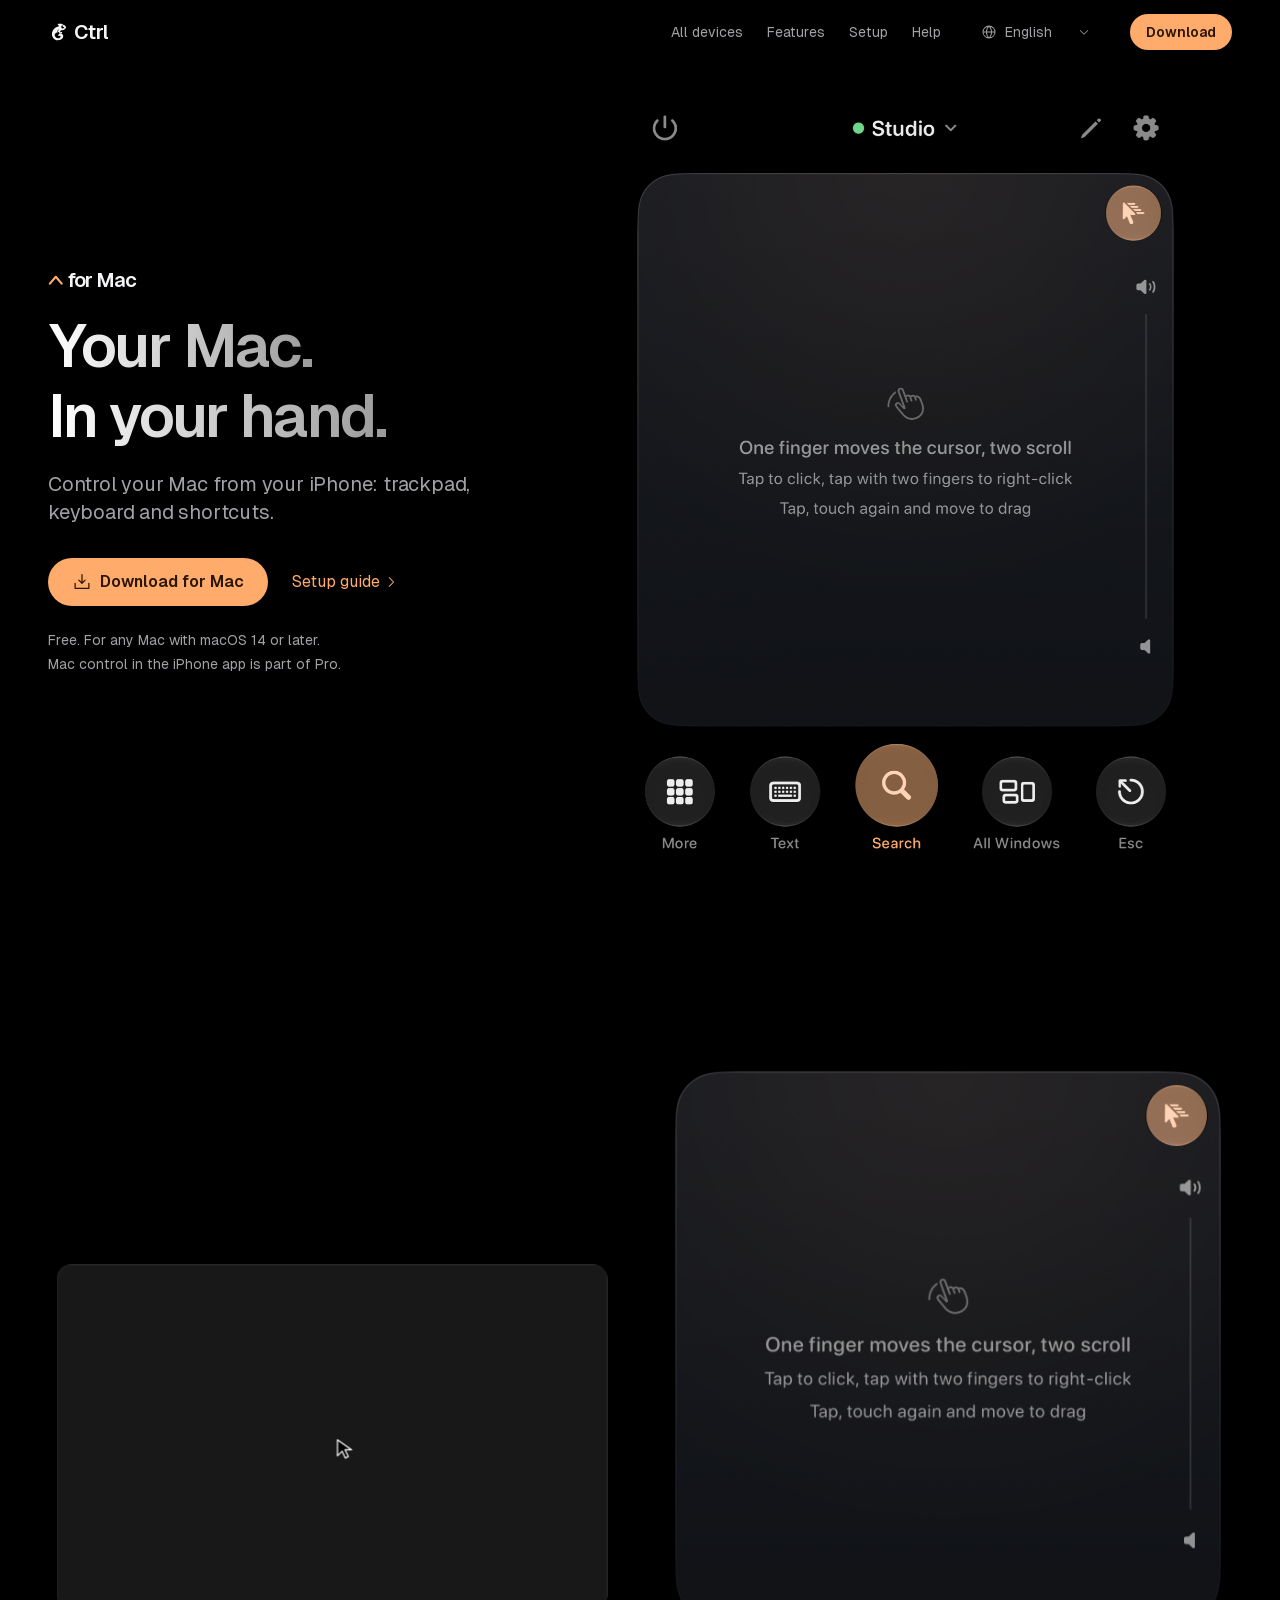
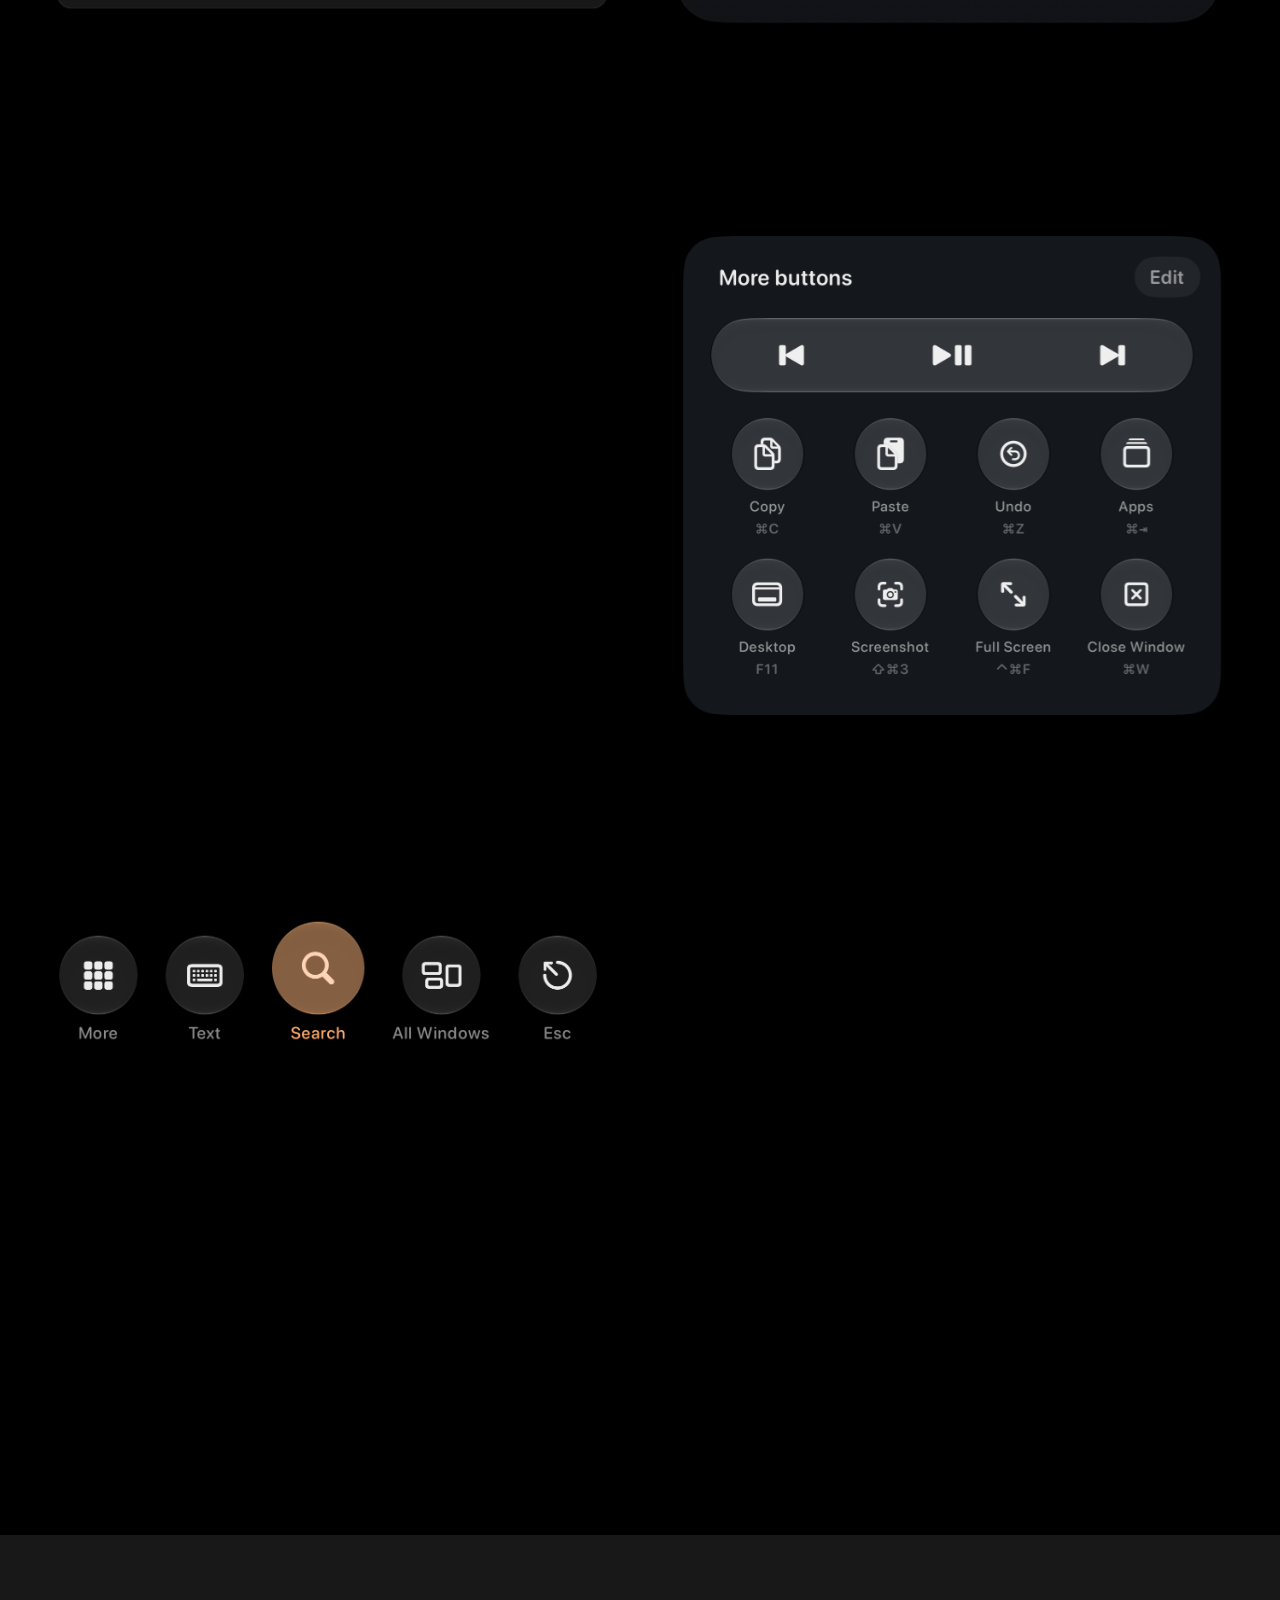
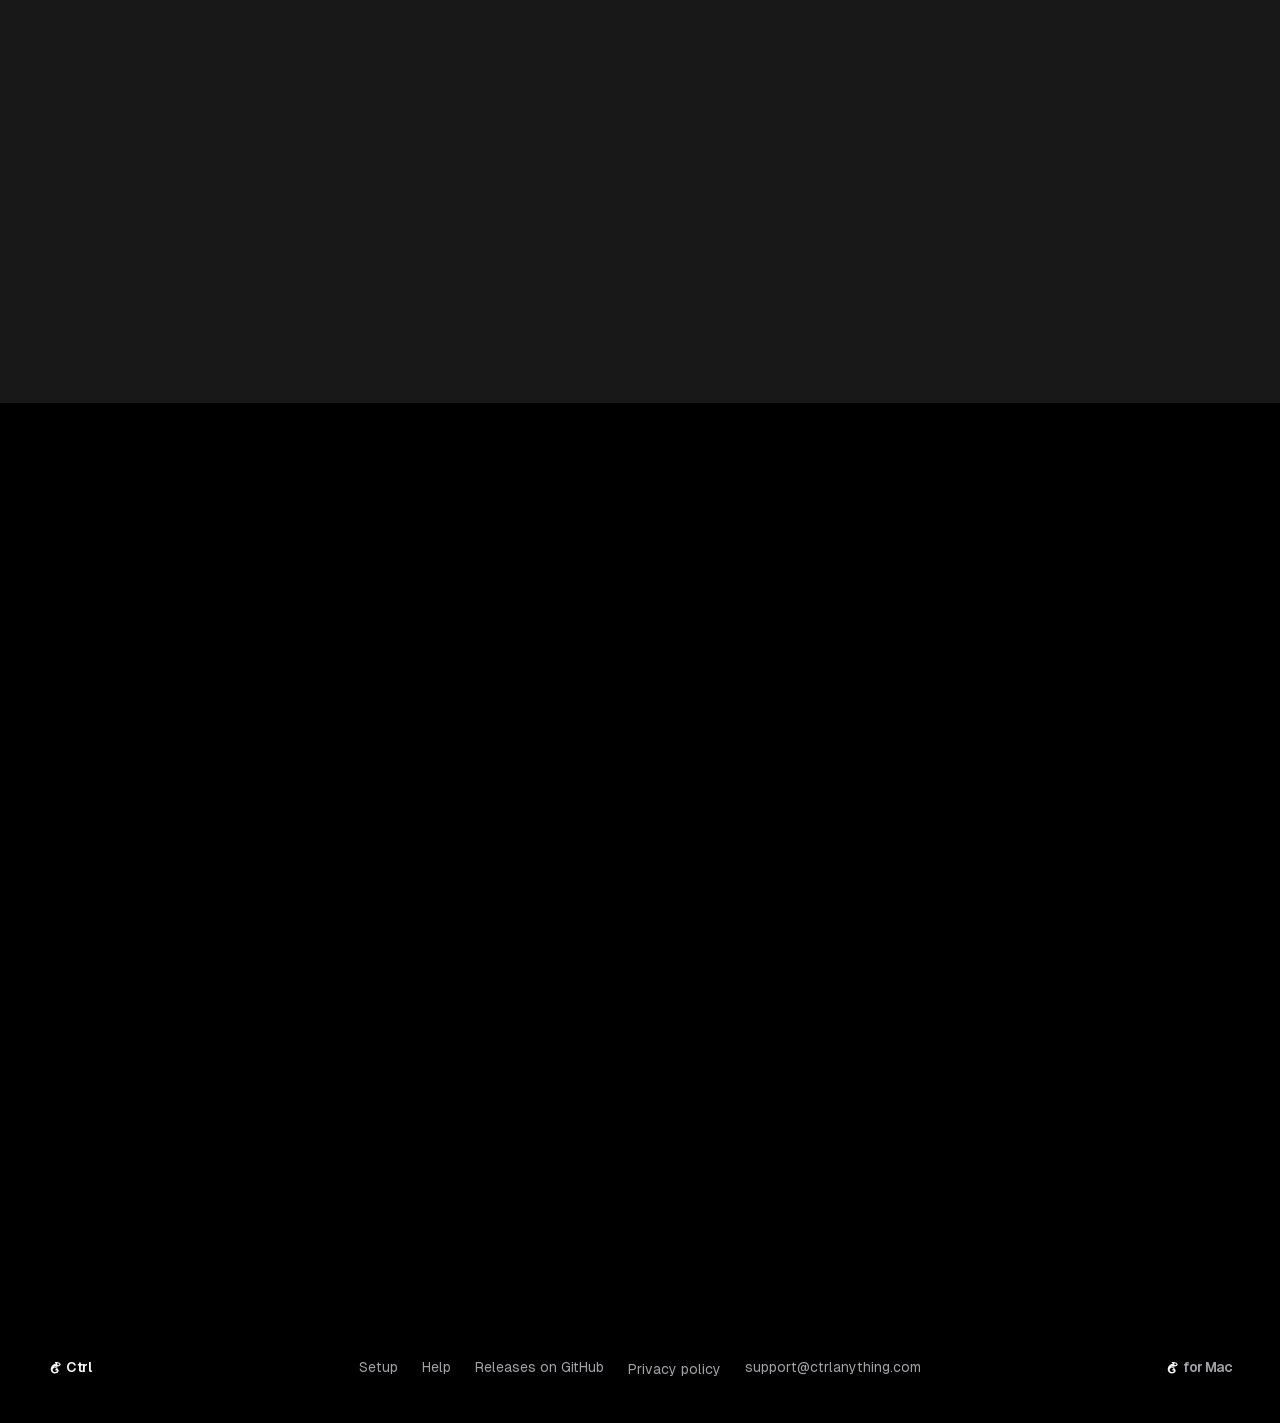
==== mac/index.html @ 7dd6113e "Hello, world. Take Ctrl. ⌃" ====
<!doctype html>
<html lang="en" dir="ltr">
<head>
<meta charset="utf-8">
<meta name="viewport" content="width=device-width, initial-scale=1">
<meta http-equiv="Content-Security-Policy" content="default-src 'self'">
<meta name="color-scheme" content="dark">
<meta name="theme-color" content="#000000">
<title>Ctrl for Mac</title>
<meta name="description" content="Turn your iPhone into a trackpad and keyboard for your Mac. Download the free Ctrl for Mac.">
<meta property="og:title" content="Ctrl for Mac">
<meta property="og:description" content="Use your iPhone as a trackpad, keyboard and remote for your Mac.">
<meta property="og:type" content="website">
<link rel="icon" href="../assets/favicon.svg?v=chameleon-2" type="image/svg+xml">
<link rel="apple-touch-icon" href="../assets/apple-touch-icon.png?v=chameleon-2">
<link rel="preload" href="../assets/fonts/Geist-Variable.woff2" as="font" type="font/woff2" crossorigin>
<link rel="stylesheet" href="../assets/css/site.css?v=20261111.chameleon2">
<link rel="stylesheet" href="../assets/css/mac.css?v=20261110.3">
<script src="../assets/js/mac-locales.js?v=20261110.3" defer></script>
<script src="../assets/js/site.js?v=20261110.3" defer></script>
<script src="../assets/js/mac.js?v=20261110.3" defer></script>
</head>
<body>
<a class="skip-link" href="#main" data-i18n="skip">Skip to content</a>
<header class="site-header">
  <div class="bar frame">
    <a class="brand lockup" href="../" data-localized-link data-i18n-label="brandLabel" aria-label="Ctrl — home" dir="ltr"><svg class="mark" aria-hidden="true" viewBox="0 0 64 64"><use href="../assets/ctrl-mark.svg?v=chameleon-2#chameleon"/></svg><span>Ctrl</span></a>
    <nav class="navigation" data-i18n-label="navLabel" aria-label="Navigation"><a href="../" data-localized-link data-i18n="navAll">All devices</a><a href="#features" data-i18n="navFeatures">Features</a><a href="#setup" data-i18n="navSetup">Setup</a><a href="#help" data-i18n="navHelp">Help</a></nav>
    <label class="language-picker">
      <span class="sr-only" data-i18n="language">Language</span>
      <svg class="globe" viewBox="0 0 256 256" aria-hidden="true"><path d="M128,24h0A104,104,0,1,0,232,128,104.12,104.12,0,0,0,128,24Zm87.62,96H175.79C174,83.49,159.94,57.67,148.41,42.4A88.19,88.19,0,0,1,215.63,120ZM96.23,136h63.54c-2.31,41.61-22.23,67.11-31.77,77C118.45,203.1,98.54,177.6,96.23,136Zm0-16C98.54,78.39,118.46,52.89,128,43c9.55,9.93,29.46,35.43,31.77,77Zm11.36-77.6C96.06,57.67,82,83.49,80.21,120H40.37A88.19,88.19,0,0,1,107.59,42.4ZM40.37,136H80.21c1.82,36.51,15.85,62.33,27.38,77.6A88.19,88.19,0,0,1,40.37,136Zm108,77.6c11.53-15.27,25.56-41.09,27.38-77.6h39.84A88.19,88.19,0,0,1,148.41,213.6Z"/></svg>
      <select id="language" name="lang">
        <!-- English first, then by number of speakers (Ethnologue 2025). -->
        <option value="en" lang="en">English</option><option value="zh-Hans" lang="zh-Hans">简体中文</option><option value="hi" lang="hi">हिन्दी</option><option value="es" lang="es">Español</option><option value="ar" lang="ar">العربية</option><option value="fr" lang="fr">Français</option><option value="pt-BR" lang="pt-BR">Português</option><option value="ru" lang="ru">Русский</option><option value="de" lang="de">Deutsch</option><option value="ja" lang="ja">日本語</option><option value="ko" lang="ko">한국어</option>
      </select>
      <svg class="select-arrow" viewBox="0 0 256 256" aria-hidden="true"><path d="M213.66,101.66l-80,80a8,8,0,0,1-11.32,0l-80-80A8,8,0,0,1,53.66,90.34L128,164.69l74.34-74.35a8,8,0,0,1,11.32,11.32Z"/></svg>
    </label>
    <a class="button button-small" data-download href="https://github.com/CtrlAnything/Ctrl/releases" data-i18n="headerDownload">Download</a>
  </div>
</header>
<main id="main">
  <section class="hero" aria-labelledby="h-title">
    <div class="hero-grid frame">
      <div class="hero-copy">
        <p class="for-mac lockup" dir="ltr"><svg class="control-mark" viewBox="0 0 100 72" aria-hidden="true"><path d="M12 62 50 18 88 62"/></svg><span>for Mac</span></p>
        <h1 id="h-title"><span class="line"><span data-i18n="hero1">Your Mac.</span></span><span class="line"><span data-i18n="hero2">In your hand.</span></span></h1>
        <p class="lead" data-i18n="lead">Use your iPhone as a trackpad, keyboard and remote for your Mac.</p>
        <div class="actions">
          <a class="button" id="download" data-download href="https://github.com/CtrlAnything/Ctrl/releases"><svg viewBox="0 0 256 256" aria-hidden="true"><path d="M224,144v64a8,8,0,0,1-8,8H40a8,8,0,0,1-8-8V144a8,8,0,0,1,16,0v56H208V144a8,8,0,0,1,16,0Zm-101.66,5.66a8,8,0,0,0,11.32,0l40-40a8,8,0,0,0-11.32-11.32L136,124.69V32a8,8,0,0,0-16,0v92.69L93.66,98.34a8,8,0,0,0-11.32,11.32Z"/></svg><span class="download-label">Download for Mac</span></a>
          <a class="text-link" href="#setup"><span data-i18n="setupLink">Setup guide</span><svg viewBox="0 0 256 256" aria-hidden="true"><path d="M181.66,133.66l-80,80a8,8,0,0,1-11.32-11.32L164.69,128,90.34,53.66a8,8,0,0,1,11.32-11.32l80,80A8,8,0,0,1,181.66,133.66Z"/></svg></a>
        </div>
        <div class="facts">
          <p data-i18n="requirements">Free. For any Mac with macOS 14 or later.</p>
          <p data-i18n="pricing">Mac control in the iPhone app is part of Pro.</p>
          <p class="release-meta" data-status-only aria-live="polite"></p>
          <p class="download-fallback" hidden><a href="https://github.com/CtrlAnything/Ctrl/releases" data-i18n="releases">Releases on GitHub</a></p>
          <noscript><p><a href="https://github.com/CtrlAnything/Ctrl/releases">Releases on GitHub</a></p></noscript>
        </div>
      </div>
      <figure class="hero-shot shot" data-ui>
        <img data-shot="assets/mac-remote" data-i18n-alt="heroAlt" src="assets/mac-remote-en.webp" width="1069" height="1457" alt="Ctrl on iPhone with the trackpad and the dock for a Mac" fetchpriority="high">
      </figure>
    </div>
  </section>

  <section class="try" id="features" aria-labelledby="h-try">
    <div class="frame try-grid">
      <div class="try-copy" data-reveal>
        <h2 id="h-try" data-i18n="padTitle">A trackpad you already know.</h2>
        <p data-i18n="padBody">Try it right here.</p>
      </div>
      <div class="mac-screen" id="mac-screen" data-ui data-reveal>
        <svg class="mac-pointer" id="mac-pointer" viewBox="0 0 32 32" aria-hidden="true"><path d="M7.5 4.5v22l6.4-6.4 4.4 9.4 4.1-1.9-4.5-9.4h9.1L7.5 4.5Z"/></svg>
      </div>
      <div class="pad shot" id="pad" tabindex="0" role="application" data-ui data-reveal data-i18n-label="padLabel" aria-label="Trackpad demo" aria-describedby="pad-help">
        <img data-shot="assets/mac-trackpad" src="assets/mac-trackpad-en.webp" width="1200" height="1212" alt="" loading="lazy" draggable="false">
        <span class="sr-only" id="pad-help" data-i18n="padHelp">Drag to move the pointer, tap to click. With a keyboard, use the arrow keys and Enter.</span>
      </div>
    </div>
  </section>

  <section class="shortcuts" aria-labelledby="h-short">
    <div class="frame split">
      <div class="split-copy">
        <h2 id="h-short" data-i18n="shortTitle" data-reveal>Eight shortcuts. One tap each.</h2>
        <p data-i18n="shortBody" data-reveal>Copy, paste, screenshot, full screen and more. Swap any button for your own.</p>
      </div>
      <figure class="shot panel-shot" data-ui data-reveal>
        <img data-shot="assets/mac-panel" src="assets/mac-panel-en.webp" width="1272" height="1134" alt="" loading="lazy">
      </figure>
    </div>
  </section>

  <section class="dock" aria-labelledby="h-dock">
    <div class="frame split split-flip">
      <div class="split-copy">
        <h2 id="h-dock" data-i18n="dockTitle" data-reveal>The dock does the rest.</h2>
        <p data-i18n="dockBody" data-reveal>Search opens Spotlight, All Windows shows every window, and Text brings up the iPhone keyboard.</p>
      </div>
      <figure class="shot dock-shot" data-ui data-reveal>
        <img data-shot="assets/mac-dock" src="assets/mac-dock-en.webp" width="1164" height="263" alt="" loading="lazy">
      </figure>
    </div>
  </section>

  <section class="trust" aria-labelledby="h-trust">
    <div class="frame trust-grid">
      <h2 id="h-trust" data-i18n="trustTitle" data-reveal>Free and private.</h2>
      <div class="trust-list">
        <div data-reveal><h3 data-i18n="t1Title">Checked by Apple</h3><p data-i18n="t1Body">Helper is signed by its developer and notarized by Apple. Updates are signed too.</p></div>
        <div data-reveal><h3 data-i18n="t2Title">Stays on your Wi‑Fi</h3><p data-i18n="t2Body">Your iPhone talks to your Mac directly. No account, no servers in between.</p></div>
        <div data-reveal><h3 data-i18n="t3Title">No tracking</h3><p data-i18n="t3Body">No analytics or ads.</p><a href="../privacy/" class="privacy-link" data-i18n="privacyLink">Privacy policy</a></div>
      </div>
    </div>
  </section>

  <section class="setup" id="setup" aria-labelledby="h-steps">
    <div class="frame">
      <div class="setup-head" data-reveal><h2 id="h-steps" data-i18n="setupTitle">Set up in three steps.</h2><p data-i18n="setupIntro">Your iPhone and Mac need to be on the same Wi‑Fi.</p></div>
      <ol class="steps">
        <li data-reveal><h3 data-i18n="step1Title">Install Ctrl for Mac</h3><p data-i18n="step1Body">Open the download. Drag Ctrl for Mac into Applications, then open it.</p></li>
        <li data-reveal><h3 data-i18n="step2Title">Allow control</h3><p data-i18n="step2Body">Turn on Ctrl for Mac in System Settings → Privacy &amp; Security → Accessibility.</p></li>
        <li data-reveal><h3 data-i18n="step3Title">Pair your iPhone</h3><p data-i18n="step3Body">Choose “Pair a Phone…” from the ⌃ menu in your menu bar. Tap “Search” in Ctrl on your iPhone and choose your Mac.</p></li>
      </ol>
    </div>
  </section>

  <section class="help" id="help" aria-labelledby="h-help">
    <div class="frame help-grid">
      <div class="help-head" data-reveal><h2 id="h-help" data-i18n="helpTitle">Common questions.</h2></div>
      <div class="questions" data-reveal>
        <details name="help"><summary data-i18n="faq1Title">My Mac doesn’t appear</summary><p data-i18n="faq1Body">Check that both devices are on the same network.</p></details>
        <details name="help"><summary data-i18n="faq2Title">Connected, but the cursor won’t move</summary><p data-i18n="faq2Body">Turn on Ctrl for Mac in System Settings → Privacy &amp; Security → Accessibility.</p></details>
        <details name="help"><summary data-i18n="faq3Title">My Mac stopped responding after an update</summary><p data-i18n="faq3Body">In Accessibility, remove Ctrl for Mac with the “−” button, then add it again from Applications.</p></details>
        <details name="help"><summary data-i18n="faq7Title" id="faq-free">Is Ctrl for Mac free?</summary><p data-i18n="faq7Body">Yes, Ctrl for Mac is free.</p></details>
        <details name="help"><summary data-i18n="faq5Title">Uninstall Ctrl for Mac</summary><p data-i18n="faq5Body">Choose “Quit Ctrl for Mac” in the ⌃ menu and delete Ctrl for Mac from Applications.</p></details>
        <details name="help"><summary data-i18n="faq6Title">Signing and download verification</summary><p data-i18n="faq6Body">Ctrl for Mac is signed with Developer ID “Vladislav Sukhov (Y3SRRD5QMG)” and notarized by Apple.</p><div id="sha-box" hidden><p data-i18n="hashLabel">Download SHA-256:</p><code id="sha" dir="ltr"></code><p data-i18n="hashInstructions">Run shasum -a 256 path/to/file.dmg in Terminal and compare the result.</p></div></details>
      </div>
    </div>
  </section>

  <section class="final" aria-labelledby="h-final">
    <div class="frame final-inner">
      <h2 id="h-final" data-i18n="ctaTitle" data-reveal>Your Mac, from the couch.</h2>
      <div class="final-action" data-reveal>
        <a class="button" data-download href="https://github.com/CtrlAnything/Ctrl/releases"><svg viewBox="0 0 256 256" aria-hidden="true"><path d="M224,144v64a8,8,0,0,1-8,8H40a8,8,0,0,1-8-8V144a8,8,0,0,1,16,0v56H208V144a8,8,0,0,1,16,0Zm-101.66,5.66a8,8,0,0,0,11.32,0l40-40a8,8,0,0,0-11.32-11.32L136,124.69V32a8,8,0,0,0-16,0v92.69L93.66,98.34a8,8,0,0,0-11.32,11.32Z"/></svg><span class="download-label">Download for Mac</span></a>
        <p class="release-meta" aria-hidden="true"></p>
        <p data-i18n="requirements">macOS 14 or later · Apple silicon and Intel</p>
      </div>
    </div>
  </section>
</main>
<footer class="frame site-footer">
  <a href="../" class="footer-name lockup" data-localized-link dir="ltr"><svg class="mark" aria-hidden="true" viewBox="0 0 64 64"><use href="../assets/ctrl-mark.svg?v=chameleon-2#chameleon"/></svg><span>Ctrl</span></a>
  <nav class="footer-links" data-i18n-label="navLabel" aria-label="Navigation"><a href="#setup" data-i18n="navSetup">Setup</a><a href="#help" data-i18n="navHelp">Help</a><a href="https://github.com/CtrlAnything/Ctrl/releases" data-i18n="releases">Releases on GitHub</a><a href="../privacy/" class="privacy-link" data-i18n="privacyLink">Privacy policy</a><a href="mailto:support@ctrlanything.com">support@ctrlanything.com</a></nav>
  <span class="footer-label lockup" dir="ltr"><svg class="mark" aria-hidden="true" viewBox="0 0 64 64"><use href="../assets/ctrl-mark.svg?v=chameleon-2#chameleon"/></svg><span>for Mac</span></span>
</footer>
</body>
</html>
---- assets/css/site.css ----
/* Shared by every Ctrl page: tokens, base, header, buttons, footer, reveal. Pages add their own sheet after this one. */
@font-face {
  font-family: "Geist";
  src: url("../fonts/Geist-Variable.woff2") format("woff2");
  font-weight: 100 900;
  font-display: swap;
}
:root {
  color-scheme: dark;
  --bg: #000;
  --surface: #181818;
  --raised: #1f1f1f;
  --step: #272727;
  --edge: #313131;
  --ink: #f5f5f7;
  --muted: #a1a1a6;
  --dim: #86868b;   /* 5.8:1 on black: status lines carry information */
  --accent: #ffab6b;
  --accent-hover: #ffb985;
  --on-accent: #2b1606;
  --link: #ffab6b;
  --font: "Geist", system-ui, -apple-system, BlinkMacSystemFont, "Segoe UI", "PingFang SC", "Hiragino Sans", "Apple SD Gothic Neo", sans-serif;
  --gutter: 48px;
  --ease: cubic-bezier(.22,1,.36,1);
}
* { box-sizing: border-box; }
html { -webkit-text-size-adjust: 100%; scroll-padding-top: 80px; scrollbar-color: var(--edge) var(--bg); background: var(--bg); }
body { margin: 0; background: var(--bg); color: var(--ink); font: 400 16px/24px var(--font); caret-color: var(--link); -webkit-font-smoothing: antialiased; }
[hidden] { display: none !important; }
::selection { color: var(--on-accent); background: var(--accent); }
a { color: var(--link); text-decoration: none; text-underline-offset: .2em; }
a, select, summary, button { -webkit-tap-highlight-color: transparent; }
select, button { font: inherit; }
svg { display: block; fill: currentColor; }
img { display: block; max-width: 100%; height: auto; }
h1, h2, h3, p, figure, ul, ol { margin: 0; }
h1, h2, h3 { font-weight: 600; text-wrap: balance; }
p, li { text-wrap: pretty; }
.frame { width: 100%; max-width: 1280px; margin-inline: auto; padding-inline: var(--gutter); }
.sr-only { position: absolute; width: 1px; height: 1px; padding: 0; margin: -1px; overflow: hidden; clip-path: inset(50%); white-space: nowrap; }
:focus-visible { outline: 2px solid var(--link); outline-offset: 4px; border-radius: 4px; }
.skip-link { position: fixed; inset-block-start: 12px; inset-inline-start: 16px; z-index: 10; padding: 8px 16px; border-radius: 8px; background: var(--ink); color: var(--bg); transform: translateY(-200%); }
.skip-link:focus { transform: none; }

/* Standalone chameleon mark: filled silhouette with its own clear space. */
.mark { flex: none; width: 1.1em; height: 1.1em; color: var(--ink); fill: currentColor; stroke: none; }
/* The control-key prefix is retained in Anything and platform wordmarks. */
.control-mark { flex: none; width: .78em; height: .56em; color: var(--accent); fill: none; stroke: currentColor; stroke-width: 14; stroke-linecap: round; stroke-linejoin: round; overflow: visible; }
.lockup { display: inline-flex; align-items: center; gap: .22em; font-weight: 600; letter-spacing: -.045em; white-space: nowrap; }

/* Header */
.site-header { position: sticky; inset-block-start: 0; z-index: 5; background: rgba(0,0,0,.72); -webkit-backdrop-filter: saturate(180%) blur(20px); backdrop-filter: saturate(180%) blur(20px); }
.bar { display: flex; align-items: center; gap: 32px; min-height: 64px; }
.brand { min-height: 44px; color: var(--ink); font-size: 20px; line-height: 28px; }
.navigation { display: flex; gap: 24px; margin-inline-start: auto; }
.navigation a, .site-footer a { display: inline-flex; align-items: center; min-height: 44px; color: var(--muted); font-size: 14px; line-height: 20px; }
.language-picker { position: relative; display: inline-flex; align-items: center; color: var(--muted); }
.language-picker svg { position: absolute; pointer-events: none; }
.globe { inset-inline-start: 8px; width: 16px; height: 16px; }
.select-arrow { inset-inline-end: 8px; width: 12px; height: 12px; }
select { appearance: none; -webkit-appearance: none; min-height: 40px; max-width: 144px; padding-block: 8px; padding-inline: 32px 24px; border: 0; border-radius: 8px; background: transparent; color: inherit; cursor: pointer; font-size: 14px; line-height: 20px; }
select option { background: var(--raised); color: var(--ink); }

/* Buttons and links */
.button { display: inline-flex; justify-content: center; align-items: center; gap: 8px; min-height: 48px; padding: 12px 24px; border: 0; border-radius: 9999px; background: var(--accent); color: var(--on-accent); font-size: 16px; line-height: 24px; font-weight: 600; white-space: nowrap; user-select: none; }
.button svg { width: 20px; height: 20px; }
.button-small { min-height: 36px; padding: 8px 16px; font-size: 14px; line-height: 20px; }
.button-quiet { background: var(--raised); color: var(--ink); }
.button[aria-disabled="true"] { background: var(--step); color: var(--muted); cursor: progress; }
.button[data-state="unavailable"], .button[data-state="soon"] { cursor: default; }
.text-link { display: inline-flex; align-items: center; gap: 4px; min-height: 44px; font-size: 16px; line-height: 24px; }
.text-link svg { width: 14px; height: 14px; }
[dir="rtl"] .text-link svg { transform: scaleX(-1); }
.release-meta { min-height: 20px; font-variant-numeric: tabular-nums; }
.download-fallback a { display: inline-flex; align-items: center; min-height: 44px; }

/* Footer */
.site-footer { display: grid; grid-template-columns: 1fr auto 1fr; align-items: center; gap: 16px; padding-block: 32px; color: var(--muted); font-size: 14px; line-height: 20px; }
.footer-name { color: var(--ink) !important; font-size: 16px; justify-self: start; }
.footer-links { display: flex; flex-wrap: wrap; justify-content: center; gap: 0 24px; }
.footer-label { justify-self: end; color: var(--muted); font-size: 14px; }

html[lang="ar"] h1, html[lang="ar"] h2 { letter-spacing: 0; line-height: 1.25; }
html[lang="hi"] h1, html[lang="hi"] h2, html[lang="hi"] h3, html[lang="hi"] .lead { letter-spacing: 0; }
html[lang="hi"] h1, html[lang="hi"] h2 { line-height: 1.25; }

@media (hover: hover) {
  a:hover { text-decoration: underline; }
  .brand:hover, .button:hover, .navigation a:hover, .site-footer a:hover { text-decoration: none; }
  .navigation a:hover, .site-footer a:hover, .language-picker:hover { color: var(--ink); }
  select:hover { background: var(--raised); }
  .button:not([aria-disabled]):not(.button-quiet):hover { background: var(--accent-hover); }
  .button-quiet:not([aria-disabled]):hover { background: var(--step); }
}

/* Motion: optional; every page reads complete without it. */
@media (prefers-reduced-motion: no-preference) {
  html { scroll-behavior: smooth; }
  .button { transition: background-color .3s var(--ease), transform .2s var(--ease); }
  .button:active { transform: scale(.98); }
}
@media (scripting: enabled) and (prefers-reduced-motion: no-preference) {
  [data-reveal] { opacity: 0; transform: translateY(32px); animation: show 1ms 3s forwards; }
  .reveal-ready [data-reveal] { animation: none; }
  .reveal-ready [data-reveal].is-in { opacity: 1; transform: none; transition: opacity .7s var(--ease) var(--delay, 0s), transform .7s var(--ease) var(--delay, 0s); }
  [data-reveal]:nth-child(2) { --delay: 80ms; }
  [data-reveal]:nth-child(3) { --delay: 160ms; }
  [data-reveal]:nth-child(4) { --delay: 240ms; }
  /* Pictures slide in without fading, so they are never blank. */
  [data-ui][data-reveal] { opacity: 1; transform: translateY(48px) scale(.97); }
}
@keyframes show { to { opacity: 1; transform: none; } }

@media (max-width: 900px) {
  .navigation { display: none; }
  .language-picker { margin-inline-start: auto; }
}
@media (max-width: 760px) {
  :root { --gutter: 24px; }
  .bar { gap: 16px; min-height: 56px; }
  .site-footer { grid-template-columns: 1fr; justify-items: start; gap: 8px; }
  .footer-links { justify-content: start; }
  .footer-label { justify-self: start; }
}
@media (max-width: 520px) {
  .bar { gap: 8px; }
  .brand { font-size: 18px; }
  select { max-width: 120px; }
  .button-small { padding-inline: 12px; }
}
@media (max-width: 360px) {
  :root { --gutter: 16px; }
  .bar .button-small { display: none; }
}
@media (prefers-contrast: more) {
  :root { --muted: #d2d2d7; --dim: #a1a1a6; }
  .site-header { background: var(--bg); }
}
@media (prefers-reduced-transparency: reduce) {
  .site-header { background: var(--bg); -webkit-backdrop-filter: none; backdrop-filter: none; }
}
@media (forced-colors: active) {
  .button { border: 1px solid ButtonText; }
  .mark { color: CanvasText; }
}
---- assets/css/mac.css ----
/* The Mac helper page. Shared tokens, header, buttons and footer live in site.css. */
/* Hero */
.hero { display: flex; align-items: center; min-height: min(860px, calc(100svh - 64px)); padding-block: 48px 64px; }
.hero-grid { display: grid; grid-template-columns: minmax(0,5fr) minmax(0,7fr); align-items: center; gap: 64px; }
h1 { font-size: 60px; line-height: 1; letter-spacing: -.035em; }
h1 .line { display: block; overflow: clip; padding-block: 2px 8px; }
/* taste-skill-ignore: the landing-page skill sets the hero heading as a white to grey gradient (B5) */
h1 .line > span { display: inline-block; color: transparent; background: linear-gradient(to right, #fff, #9b9b9b); -webkit-background-clip: text; background-clip: text; } /* taste-skill-ignore */
[dir="rtl"] h1 .line > span { background-image: linear-gradient(to left, #fff, #9b9b9b); } /* taste-skill-ignore */
.lead { max-width: 440px; margin-top: 16px; color: var(--muted); font-size: 20px; line-height: 28px; letter-spacing: -.01em; }
.actions { display: flex; flex-wrap: wrap; align-items: center; gap: 12px 24px; margin-top: 32px; }
.facts { margin-top: 24px; color: var(--muted); font-size: 14px; line-height: 20px; }
.facts p + p { margin-top: 4px; }
.shot { position: relative; direction: ltr; } /* taste-skill-ignore: inner edge of a data-ui fragment */
.shot img { width: 100%; }
.hero-shot { margin: 0; justify-self: center; }
.hero-shot img { max-height: calc(100svh - 160px); width: auto; margin-inline: auto; }

/* Sections */
section:not(.hero) { padding-block: 96px; }
h2 { font-size: 48px; line-height: 48px; letter-spacing: -.03em; }
h3 { font-size: 20px; line-height: 28px; letter-spacing: -.01em; }

.try { background: var(--bg); }
.try-grid { display: grid; grid-template-columns: minmax(0,1fr) minmax(0,1fr); grid-template-areas: "copy pad" "screen pad"; gap: 40px 48px; align-items: center; }
.try-copy { grid-area: copy; max-width: 560px; align-self: end; }
.try-copy p, .split-copy > p, .setup-head p { margin-top: 16px; color: var(--muted); font-size: 18px; line-height: 28px; }
.mac-screen { grid-area: screen; align-self: start; position: relative; overflow: hidden; aspect-ratio: 16 / 10; border-radius: 16px; background: var(--surface); box-shadow: inset 0 0 0 1px var(--step); direction: ltr; } /* taste-skill-ignore: display edge of the live fragment */
.mac-pointer { position: absolute; top: 40%; left: 48%; width: 24px; height: 24px; fill: #000; stroke: #fff; stroke-width: 1.6; stroke-linejoin: round; pointer-events: none; }
.live .mac-pointer { top: 0; left: 0; }
.ripple { position: absolute; top: -16px; left: -16px; width: 40px; height: 40px; border: 2px solid var(--link); border-radius: 50%; pointer-events: none; animation: ripple .5s var(--ease) forwards; }
@keyframes ripple { from { opacity: 1; scale: .4; } to { opacity: 0; scale: 1.4; } }
.pad { grid-area: pad; margin: 0; -webkit-tap-highlight-color: transparent; cursor: grab; touch-action: none; user-select: none; -webkit-user-select: none; transition: opacity .3s var(--ease); }
.pad:active { cursor: grabbing; opacity: .88; }
.pad img { pointer-events: none; user-select: none; -webkit-user-drag: none; }
.pad:focus-visible { outline-offset: 4px; border-radius: 24px; }

.split { display: grid; grid-template-columns: minmax(0,1fr) minmax(0,560px); gap: 96px; align-items: center; }
.split-flip { grid-template-columns: minmax(0,560px) minmax(0,1fr); }
.split-copy { max-width: 560px; }

.dock { background: var(--bg); }
.split-flip > .shot { order: -1; }
.dock-shot { border-radius: 16px; }

.trust-grid { display: grid; gap: 48px; }
.trust-list { display: grid; grid-template-columns: repeat(3,minmax(0,1fr)); gap: 32px; }
.trust-list p { margin-top: 8px; color: var(--muted); }
.privacy-link { display: inline-flex; align-items: center; min-height: 44px; margin-top: 4px; }

.setup { background: var(--surface); }
.setup-head { display: grid; grid-template-columns: minmax(0,1fr) minmax(0,1fr); gap: 16px 64px; align-items: end; }
.setup-head p { margin-top: 0; max-width: 480px; }
.steps { display: grid; grid-template-columns: repeat(3,minmax(0,1fr)); gap: 32px; margin-top: 64px; padding: 0; list-style: none; counter-reset: step; }
.steps li { counter-increment: step; }
.steps li::before { content: counter(step); display: block; margin-bottom: 16px; color: var(--link); font-size: 36px; line-height: 40px; font-weight: 500; font-variant-numeric: tabular-nums; }
.steps p { margin-top: 8px; color: var(--muted); }

.help-grid { display: grid; grid-template-columns: minmax(0,4fr) minmax(0,8fr); gap: 64px; align-items: start; }
.questions { display: grid; gap: 4px; }
summary { position: relative; display: block; padding-block: 12px; padding-inline: 24px 0; cursor: pointer; font-size: 18px; line-height: 28px; font-weight: 500; list-style: none; transition: color .3s var(--ease); }
summary::-webkit-details-marker { display: none; }
summary::before { content: ""; position: absolute; inset-inline-start: 0; top: 22px; width: 8px; height: 8px; border-radius: 50%; background: var(--muted); transition: background-color .3s var(--ease), scale .3s var(--ease); }
details[open] summary::before { background: var(--link); scale: 1.25; }
details > p, #sha-box { max-width: 60ch; padding: 0 0 16px 24px; color: var(--muted); }
#sha-box p { padding: 0; }
code { display: block; margin-block: 4px; color: var(--ink); font: 14px/20px ui-monospace, SFMono-Regular, Menlo, monospace; overflow-wrap: anywhere; }
[dir="rtl"] details > p, [dir="rtl"] #sha-box { padding: 0 24px 16px 0; }

.final { padding-block: 96px; }
.final-inner { display: grid; justify-items: center; gap: 32px; text-align: center; }
.final-action { display: grid; justify-items: center; gap: 4px; color: var(--muted); font-size: 14px; line-height: 20px; }
.final-action .button { margin-bottom: 16px; }

.for-mac { font-size: 20px; line-height: 28px; color: var(--ink); margin-bottom: 20px; }

@media (hover: hover) {
  summary:hover { color: var(--link); }
}

@media (prefers-reduced-motion: no-preference) {
  h1 .line > span { animation: rise .9s var(--ease) both; }
  h1 .line + .line > span { animation-delay: .11s; }
  .lead, .actions, .facts { animation: fade-up .7s var(--ease) .35s both; }
  .hero-shot { animation: fade-up .9s var(--ease) .2s both; }
  @supports (animation-timeline: view()) {
    .hero-shot img { animation: drift linear both; animation-timeline: view(); animation-range: exit 0% exit 100%; transform-origin: 50% 0; }
  }
}
@keyframes rise { from { transform: translateY(105%); } }
@keyframes fade-up { from { opacity: 0; transform: translateY(24px); } }
@keyframes drift { to { transform: scale(1.06); opacity: .6; } }
@media (prefers-reduced-motion: reduce) {
  .ripple { animation-name: fade; }
}
@keyframes fade { to { opacity: 0; } }

@media (max-width: 1100px) {
  h1 { font-size: 48px; }
  .hero-grid { grid-template-columns: minmax(0,1fr) minmax(0,1fr); gap: 48px; }
  .split { gap: 48px 64px; }
}
@media (max-width: 960px) {
  .hero-grid { grid-template-columns: 1fr; gap: 40px; }
  .hero-copy { max-width: 560px; }
  .hero { min-height: auto; }
  .try-grid { grid-template-columns: 1fr; grid-template-areas: "copy" "screen" "pad"; gap: 32px; }
  .try-grid .pad { max-width: 560px; }
  .split, .split-flip { grid-template-columns: 1fr; }
  .split .shot { width: 100%; max-width: 560px; }
  .split-flip > .shot { order: 0; }
}
@media (max-width: 860px) {
  .trust-list { grid-template-columns: 1fr; }
  .help-grid, .setup-head { grid-template-columns: 1fr; gap: 32px; }
  .setup-head { gap: 16px; }
}
@media (max-width: 760px) {
  .hero { min-height: auto; padding-block: 24px 64px; }
  .hero-grid { grid-template-columns: 1fr; gap: 32px; }
  h1 { font-size: 48px; }
  .lead { font-size: 18px; }
  .actions { margin-top: 24px; }
  section:not(.hero) { padding-block: 64px; }
  .final { padding-block: 64px; }
  h2 { font-size: 36px; line-height: 40px; }
  .try-grid { gap: 24px; }
  .split { gap: 32px; }
  .steps { grid-template-columns: 1fr; gap: 32px; margin-top: 40px; }
  .steps li { display: grid; grid-template-columns: 40px 1fr; column-gap: 8px; }
  .steps li::before { grid-row: 1 / 3; margin: 0; font-size: 24px; line-height: 28px; }
  .steps p { grid-column: 2; }
}
@media (max-width: 360px) {
  h1 { font-size: 36px; }
}
@media (max-width: 760px) and (max-height: 740px) {
  .hero { padding-top: 16px; }
  h1 { font-size: 36px; }
  .lead { margin-top: 8px; font-size: 16px; line-height: 24px; }
  .actions { margin-top: 16px; }
  .facts { margin-top: 16px; }
  .hero-grid { gap: 24px; }
}
@media (prefers-contrast: more) {
  h1 .line > span { color: var(--ink); background: none; }
}
@media (forced-colors: active) {
  h1 .line > span { color: CanvasText; background: none; }
  .shot, .mac-screen { border: 1px solid ButtonText; }
}
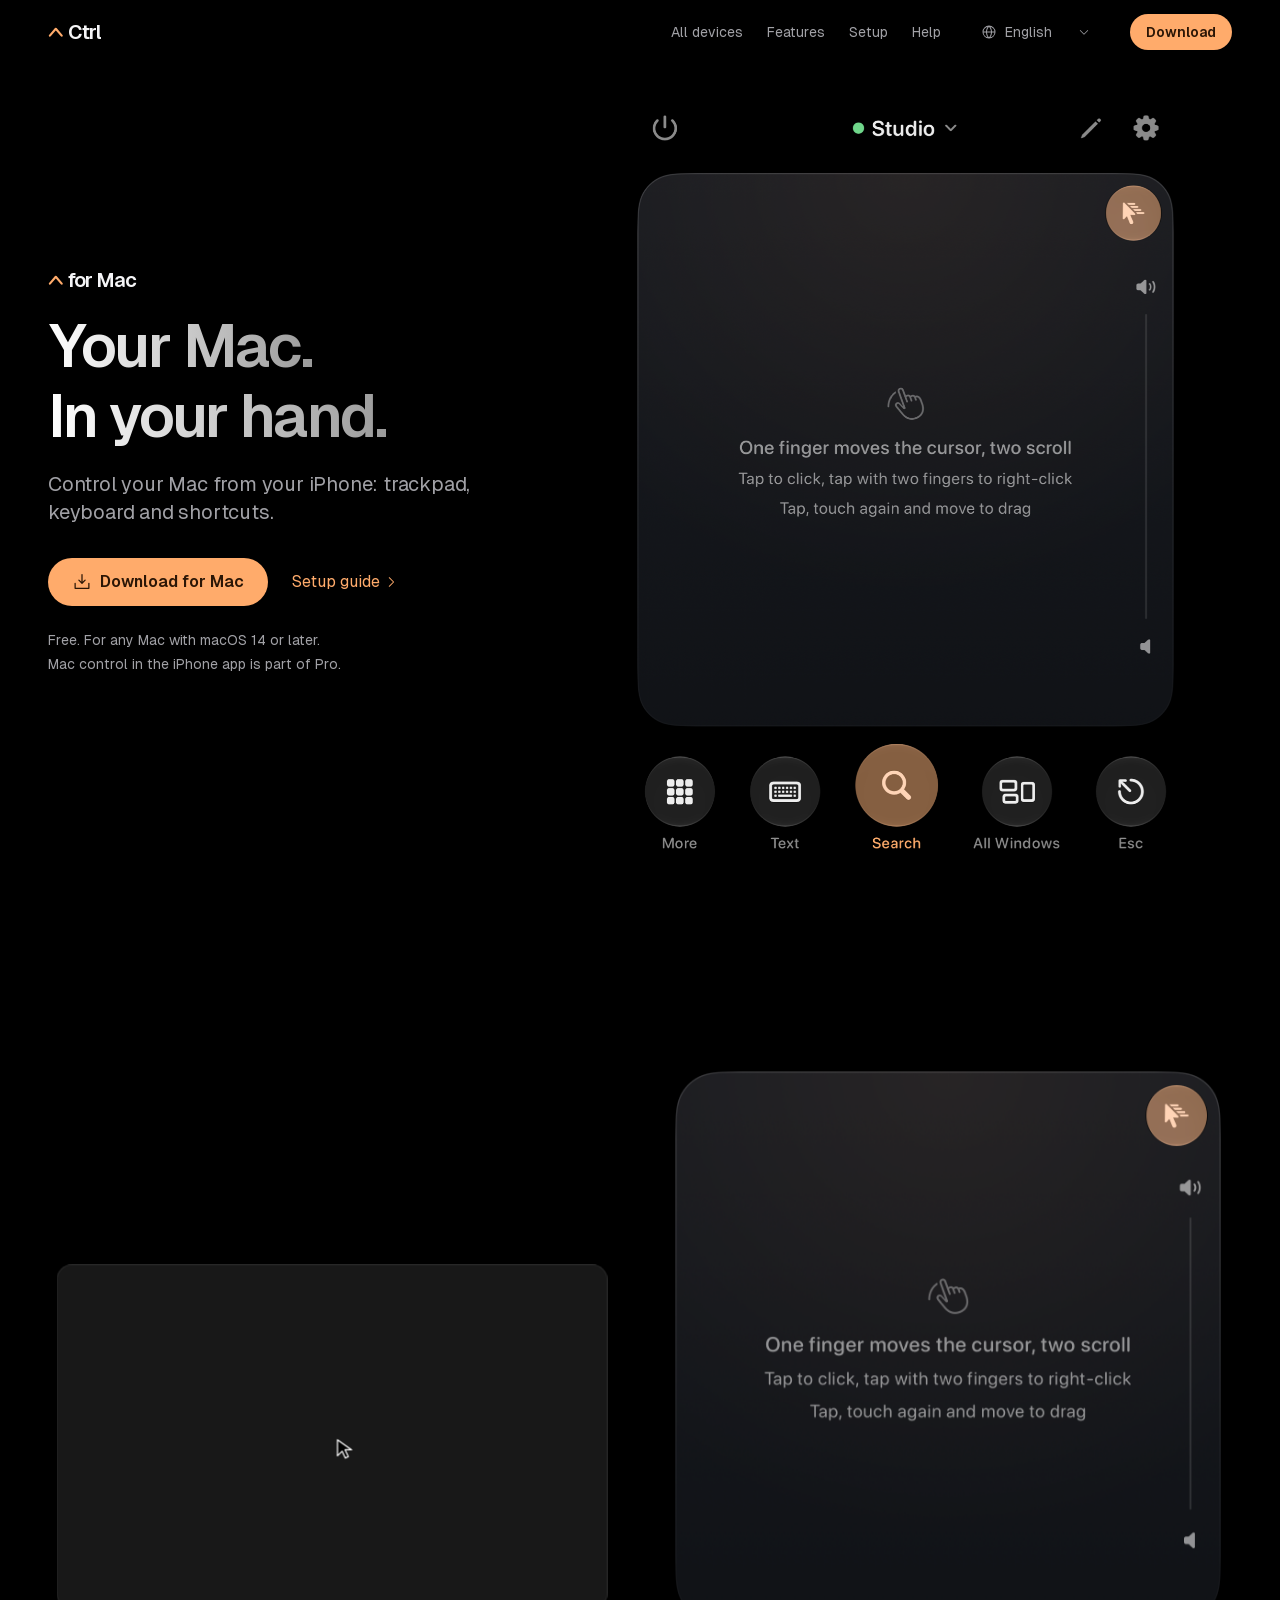
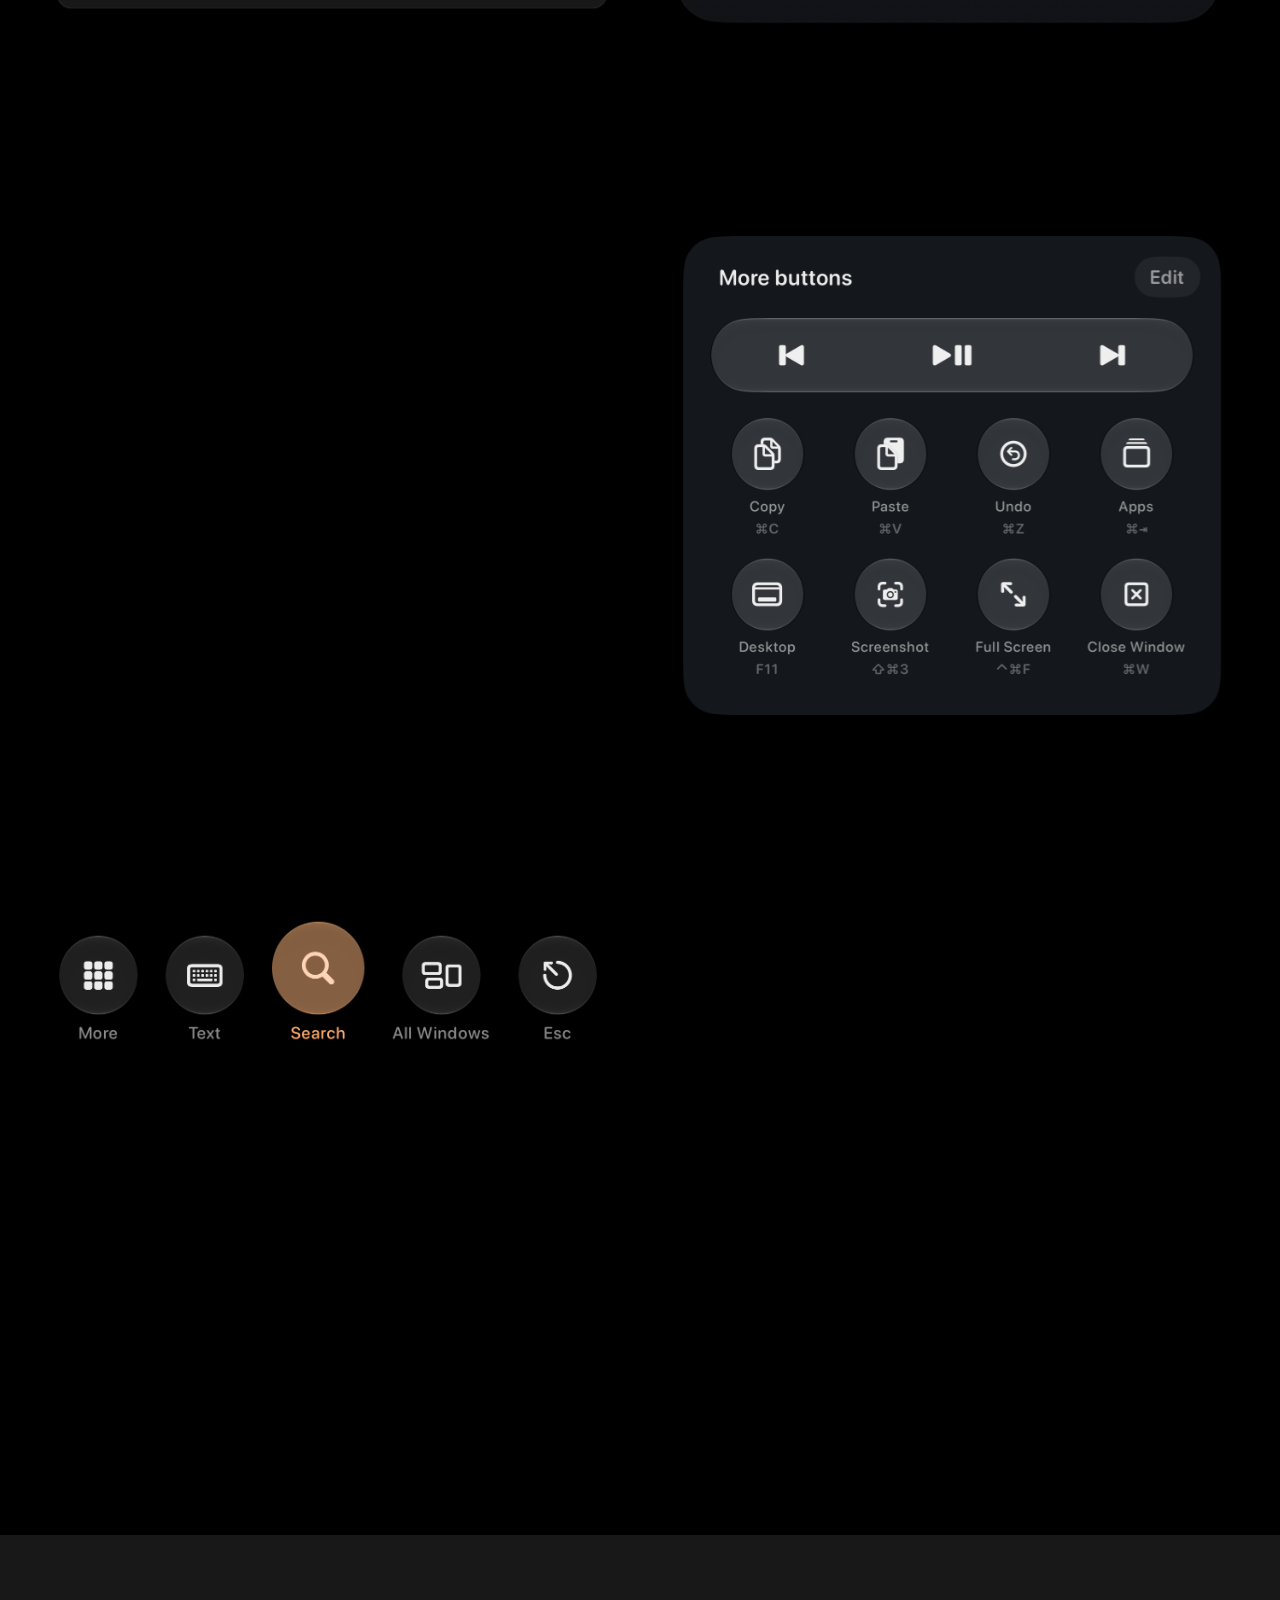
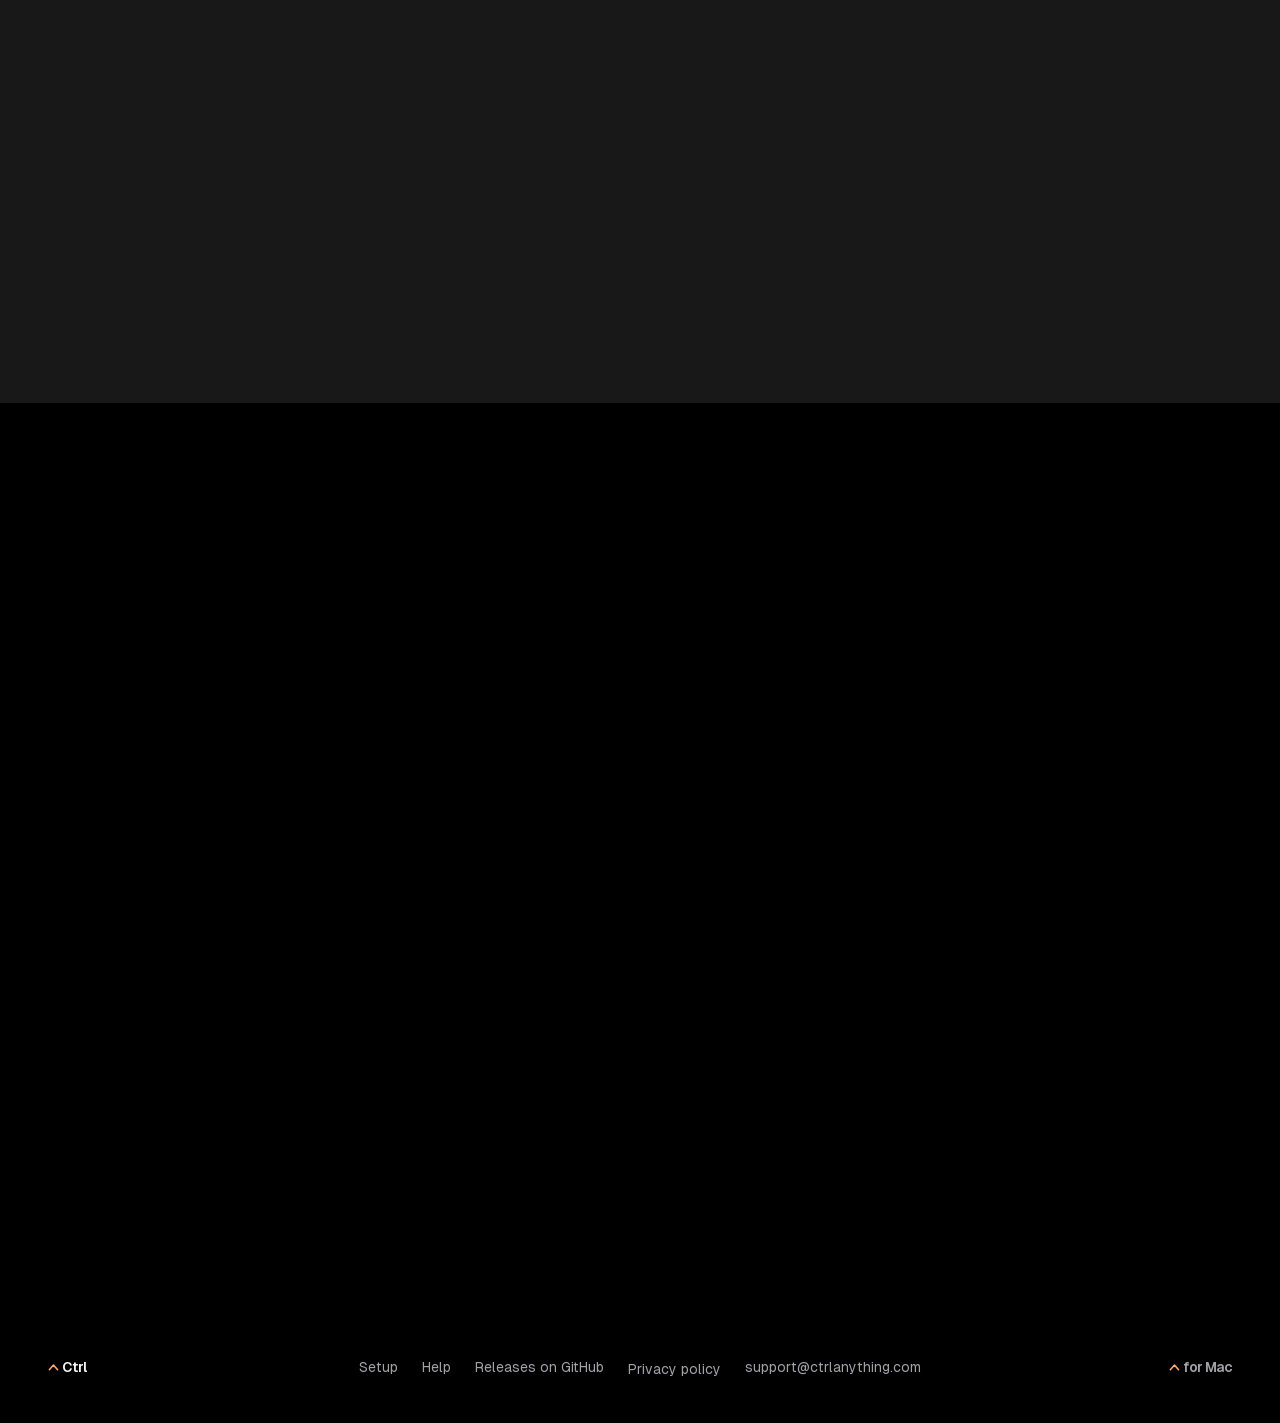
==== commit c6a163d8: "Hello, world. Take Ctrl. ⌃" ====
--- a/mac/index.html
+++ b/mac/index.html
@@ -11,10 +11,10 @@
 <meta property="og:title" content="Ctrl for Mac">
 <meta property="og:description" content="Use your iPhone as a trackpad, keyboard and remote for your Mac.">
 <meta property="og:type" content="website">
-<link rel="icon" href="../assets/favicon.svg?v=chameleon-2" type="image/svg+xml">
-<link rel="apple-touch-icon" href="../assets/apple-touch-icon.png?v=chameleon-2">
+<link rel="icon" href="../assets/favicon.svg" type="image/svg+xml">
+<link rel="apple-touch-icon" href="../assets/apple-touch-icon.png">
 <link rel="preload" href="../assets/fonts/Geist-Variable.woff2" as="font" type="font/woff2" crossorigin>
-<link rel="stylesheet" href="../assets/css/site.css?v=20261111.chameleon2">
+<link rel="stylesheet" href="../assets/css/site.css?v=20261110.3">
 <link rel="stylesheet" href="../assets/css/mac.css?v=20261110.3">
 <script src="../assets/js/mac-locales.js?v=20261110.3" defer></script>
 <script src="../assets/js/site.js?v=20261110.3" defer></script>
@@ -24,7 +24,7 @@
 <a class="skip-link" href="#main" data-i18n="skip">Skip to content</a>
 <header class="site-header">
   <div class="bar frame">
-    <a class="brand lockup" href="../" data-localized-link data-i18n-label="brandLabel" aria-label="Ctrl — home" dir="ltr"><svg class="mark" aria-hidden="true" viewBox="0 0 64 64"><use href="../assets/ctrl-mark.svg?v=chameleon-2#chameleon"/></svg><span>Ctrl</span></a>
+    <a class="brand lockup" href="../" data-localized-link data-i18n-label="brandLabel" aria-label="Ctrl — home" dir="ltr"><svg class="mark" viewBox="0 0 100 72" aria-hidden="true"><path d="M12 62 50 18 88 62"/></svg><span>Ctrl</span></a>
     <nav class="navigation" data-i18n-label="navLabel" aria-label="Navigation"><a href="../" data-localized-link data-i18n="navAll">All devices</a><a href="#features" data-i18n="navFeatures">Features</a><a href="#setup" data-i18n="navSetup">Setup</a><a href="#help" data-i18n="navHelp">Help</a></nav>
     <label class="language-picker">
       <span class="sr-only" data-i18n="language">Language</span>
@@ -42,7 +42,7 @@
   <section class="hero" aria-labelledby="h-title">
     <div class="hero-grid frame">
       <div class="hero-copy">
-        <p class="for-mac lockup" dir="ltr"><svg class="control-mark" viewBox="0 0 100 72" aria-hidden="true"><path d="M12 62 50 18 88 62"/></svg><span>for Mac</span></p>
+        <p class="for-mac lockup" dir="ltr"><svg class="mark" viewBox="0 0 100 72" aria-hidden="true"><path d="M12 62 50 18 88 62"/></svg><span>for Mac</span></p>
         <h1 id="h-title"><span class="line"><span data-i18n="hero1">Your Mac.</span></span><span class="line"><span data-i18n="hero2">In your hand.</span></span></h1>
         <p class="lead" data-i18n="lead">Use your iPhone as a trackpad, keyboard and remote for your Mac.</p>
         <div class="actions">
@@ -151,9 +151,9 @@
   </section>
 </main>
 <footer class="frame site-footer">
-  <a href="../" class="footer-name lockup" data-localized-link dir="ltr"><svg class="mark" aria-hidden="true" viewBox="0 0 64 64"><use href="../assets/ctrl-mark.svg?v=chameleon-2#chameleon"/></svg><span>Ctrl</span></a>
+  <a href="../" class="footer-name lockup" data-localized-link dir="ltr"><svg class="mark" viewBox="0 0 100 72" aria-hidden="true"><path d="M12 62 50 18 88 62"/></svg><span>Ctrl</span></a>
   <nav class="footer-links" data-i18n-label="navLabel" aria-label="Navigation"><a href="#setup" data-i18n="navSetup">Setup</a><a href="#help" data-i18n="navHelp">Help</a><a href="https://github.com/CtrlAnything/Ctrl/releases" data-i18n="releases">Releases on GitHub</a><a href="../privacy/" class="privacy-link" data-i18n="privacyLink">Privacy policy</a><a href="mailto:support@ctrlanything.com">support@ctrlanything.com</a></nav>
-  <span class="footer-label lockup" dir="ltr"><svg class="mark" aria-hidden="true" viewBox="0 0 64 64"><use href="../assets/ctrl-mark.svg?v=chameleon-2#chameleon"/></svg><span>for Mac</span></span>
+  <span class="footer-label lockup" dir="ltr"><svg class="mark" viewBox="0 0 100 72" aria-hidden="true"><path d="M12 62 50 18 88 62"/></svg><span>for Mac</span></span>
 </footer>
 </body>
 </html>
--- a/assets/css/site.css
+++ b/assets/css/site.css
@@ -42,10 +42,8 @@
 .skip-link { position: fixed; inset-block-start: 12px; inset-inline-start: 16px; z-index: 10; padding: 8px 16px; border-radius: 8px; background: var(--ink); color: var(--bg); transform: translateY(-200%); }
 .skip-link:focus { transform: none; }
 
-/* Standalone chameleon mark: filled silhouette with its own clear space. */
-.mark { flex: none; width: 1.1em; height: 1.1em; color: var(--ink); fill: currentColor; stroke: none; }
-/* The control-key prefix is retained in Anything and platform wordmarks. */
-.control-mark { flex: none; width: .78em; height: .56em; color: var(--accent); fill: none; stroke: currentColor; stroke-width: 14; stroke-linecap: round; stroke-linejoin: round; overflow: visible; }
+/* The ⌃ mark: one stroke, sized to the text beside it. */
+.mark { flex: none; width: .78em; height: .56em; color: var(--accent); fill: none; stroke: currentColor; stroke-width: 14; stroke-linecap: round; stroke-linejoin: round; overflow: visible; }
 .lockup { display: inline-flex; align-items: center; gap: .22em; font-weight: 600; letter-spacing: -.045em; white-space: nowrap; }
 
 /* Header */
